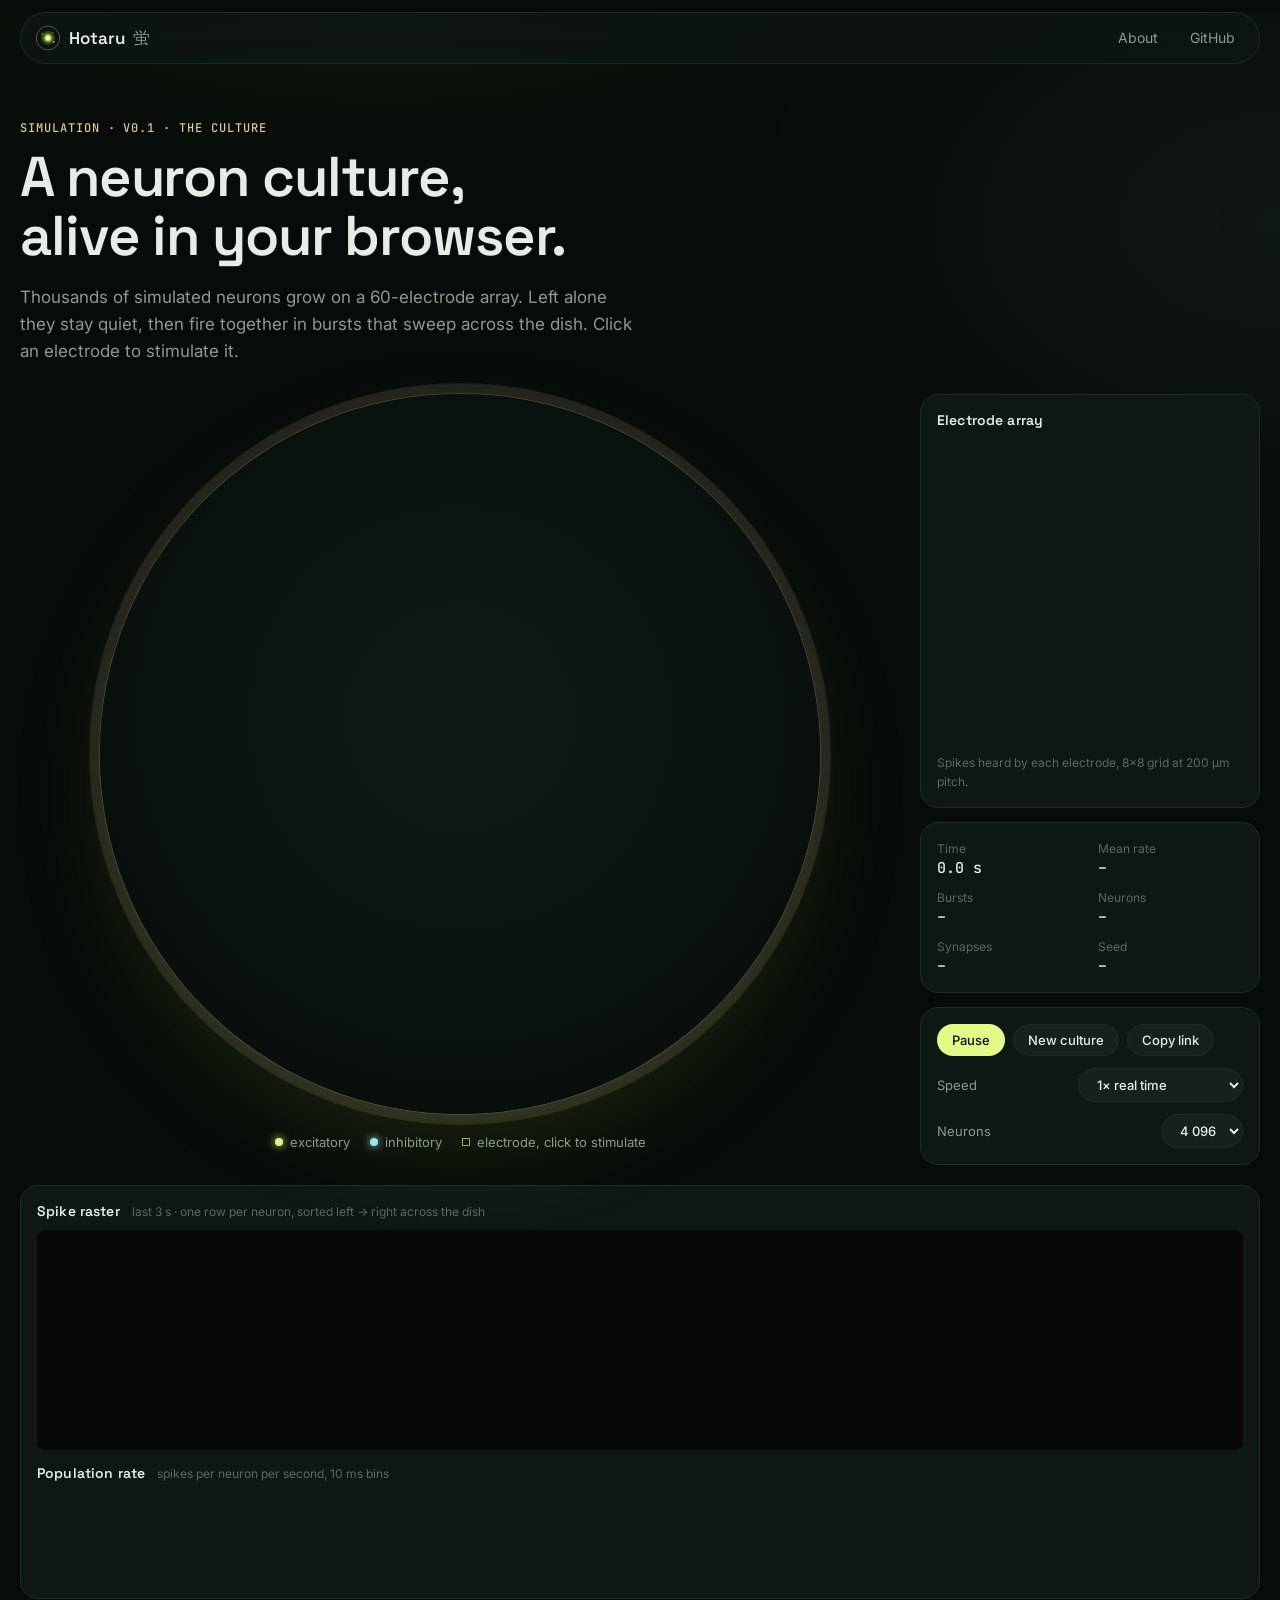
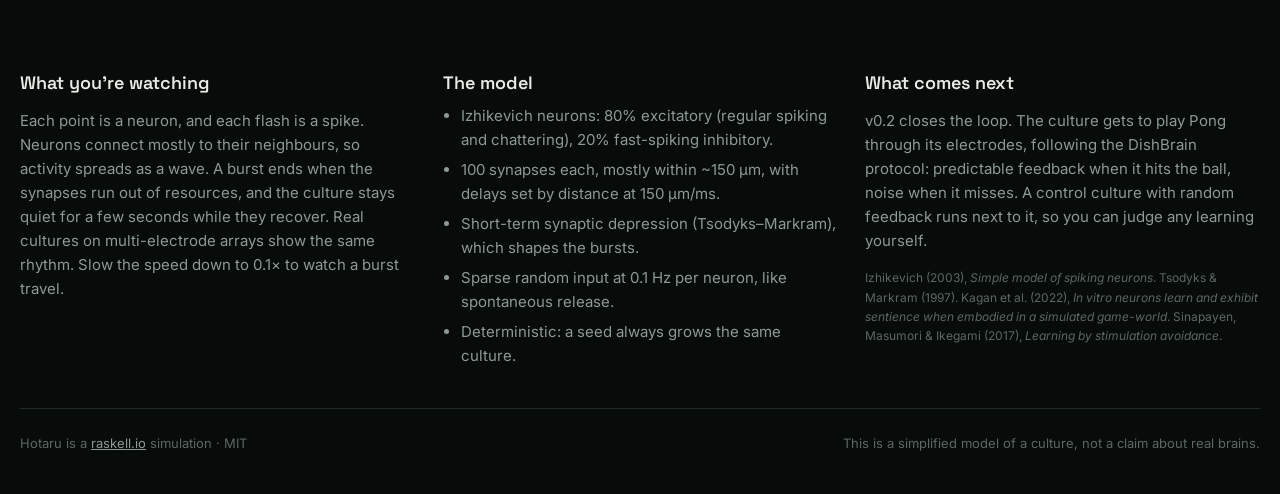
==== web/index.html @ 29621245 "Hotaru 0.1: a simulated neuron culture on a 60-electrode array Izhikevich neurons wired by distance " ====
<!doctype html>
<html lang="en">
<head>
  <meta charset="utf-8">
  <meta name="viewport" content="width=device-width, initial-scale=1">
  <title>Hotaru · a neuron culture in your browser</title>
  <meta name="description" content="Hotaru simulates thousands of spiking neurons growing on a 60-electrode array. Watch network bursts sweep the dish, and stimulate it yourself.">
  <meta name="color-scheme" content="dark">
  <link rel="icon" href="favicon.svg" type="image/svg+xml">
  <link rel="preconnect" href="https://fonts.googleapis.com">
  <link rel="preconnect" href="https://fonts.gstatic.com" crossorigin>
  <link href="https://fonts.googleapis.com/css2?family=Space+Grotesk:wght@500;600;700&family=Inter:wght@400;500;600&family=JetBrains+Mono:wght@400;500&display=swap" rel="stylesheet">
  <link rel="stylesheet" href="style.css">
</head>
<body>
  <nav class="nav">
    <a class="brand" href="#top" aria-label="Hotaru home">
      <img src="favicon.svg" alt="" width="26" height="26">
      <span>Hotaru</span><span class="kanji" lang="ja">蛍</span>
    </a>
    <div class="nav-links">
      <a href="#about">About</a>
      <a href="https://github.com/raskell-io/hotaru">GitHub</a>
    </div>
  </nav>

  <main id="top">
    <header class="intro">
      <p class="eyebrow">Simulation · v0.1 · the culture</p>
      <h1>A neuron culture, alive in your browser.</h1>
      <p class="lede">
        Thousands of simulated neurons grow on a 60-electrode array. Left alone they stay quiet,
        then fire together in bursts that sweep across the dish. Click an electrode to stimulate it.
      </p>
    </header>

    <section class="lab" aria-label="Simulation">
      <div class="dish-wrap">
        <div class="dish" id="dish">
          <canvas id="neurons" aria-label="Neurons in the dish; each flash is a spike"></canvas>
          <canvas id="overlay" aria-hidden="true"></canvas>
          <div class="tip" id="tip" hidden></div>
        </div>
        <p class="legend">
          <span><i class="dot exc"></i>excitatory</span>
          <span><i class="dot inh"></i>inhibitory</span>
          <span><i class="sq"></i>electrode, click to stimulate</span>
        </p>
      </div>

      <aside class="panel">
        <div class="card">
          <h2>Electrode array</h2>
          <canvas id="mea" aria-label="Activity recorded by each of the 60 electrodes"></canvas>
          <p class="note">Spikes heard by each electrode, 8×8 grid at 200 µm pitch.</p>
        </div>

        <div class="card stats" aria-live="off">
          <div><span class="k">Time</span><span class="v" id="s-time">0.0 s</span></div>
          <div><span class="k">Mean rate</span><span class="v" id="s-rate">–</span></div>
          <div><span class="k">Bursts</span><span class="v" id="s-bursts">–</span></div>
          <div><span class="k">Neurons</span><span class="v" id="s-neurons">–</span></div>
          <div><span class="k">Synapses</span><span class="v" id="s-synapses">–</span></div>
          <div><span class="k">Seed</span><span class="v" id="s-seed">–</span></div>
        </div>

        <div class="card controls">
          <div class="row">
            <button id="play" class="btn primary" aria-pressed="true">Pause</button>
            <button id="new" class="btn">New culture</button>
            <button id="share" class="btn" title="Copy a link to this culture">Copy link</button>
          </div>
          <label>Speed
            <select id="speed">
              <option value="0.1">0.1× (watch waves)</option>
              <option value="0.25">¼×</option>
              <option value="0.5">½×</option>
              <option value="1" selected>1× real time</option>
              <option value="2">2×</option>
              <option value="4">4×</option>
            </select>
          </label>
          <label>Neurons
            <select id="size">
              <option value="1024">1 024</option>
              <option value="2048">2 048</option>
              <option value="4096" selected>4 096</option>
              <option value="8192">8 192</option>
            </select>
          </label>
          <p class="note" id="slow" hidden>Your device can't keep up at this speed; running as fast as it can.</p>
        </div>
      </aside>

      <div class="card traces">
        <div class="trace-head">
          <h2>Spike raster</h2>
          <span class="note">last 3 s · one row per neuron, sorted left → right across the dish</span>
        </div>
        <canvas id="raster" aria-label="Spike raster"></canvas>
        <div class="trace-head">
          <h2>Population rate</h2>
          <span class="note">spikes per neuron per second, 10 ms bins</span>
        </div>
        <canvas id="rate" aria-label="Population firing rate"></canvas>
      </div>
    </section>

    <section class="about" id="about">
      <div>
        <h2>What you're watching</h2>
        <p>
          Each point is a neuron, and each flash is a spike. Neurons connect mostly to their neighbours,
          so activity spreads as a wave. A burst ends when the synapses run out of resources, and the
          culture stays quiet for a few seconds while they recover. Real cultures on multi-electrode
          arrays show the same rhythm. Slow the speed down to 0.1× to watch a burst travel.
        </p>
      </div>
      <div>
        <h2>The model</h2>
        <ul>
          <li>Izhikevich neurons: 80% excitatory (regular spiking and chattering), 20% fast-spiking inhibitory.</li>
          <li>100 synapses each, mostly within ~150 µm, with delays set by distance at 150 µm/ms.</li>
          <li>Short-term synaptic depression (Tsodyks–Markram), which shapes the bursts.</li>
          <li>Sparse random input at 0.1 Hz per neuron, like spontaneous release.</li>
          <li>Deterministic: a seed always grows the same culture.</li>
        </ul>
      </div>
      <div>
        <h2>What comes next</h2>
        <p>
          v0.2 closes the loop. The culture gets to play Pong through its electrodes, following the
          DishBrain protocol: predictable feedback when it hits the ball, noise when it misses. A
          control culture with random feedback runs next to it, so you can judge any learning yourself.
        </p>
        <p class="refs">
          Izhikevich (2003), <i>Simple model of spiking neurons</i>. Tsodyks &amp; Markram (1997).
          Kagan et al. (2022), <i>In vitro neurons learn and exhibit sentience when embodied in a simulated
          game-world</i>. Sinapayen, Masumori &amp; Ikegami (2017), <i>Learning by stimulation avoidance</i>.
        </p>
      </div>
    </section>
  </main>

  <footer class="foot">
    <span>Hotaru is a <a href="https://raskell.io">raskell.io</a> simulation · MIT</span>
    <span>This is a simplified model of a culture, not a claim about real brains.</span>
  </footer>

  <script type="module" src="app.js"></script>
</body>
</html>
---- web/style.css ----
:root {
  --bg: #070b09;
  --bg-2: #0d1411;
  --card: #0f1714;
  --line: #1f2b26;
  --text: #e8ece6;
  --muted: #8d9a93;
  --faint: #5c6862;
  --firefly: #e3f98a;
  --ice: #9fe7ff;
  --champagne: #d9c79c;
  --radius: 18px;
  --sans: Inter, system-ui, sans-serif;
  --display: "Space Grotesk", Inter, system-ui, sans-serif;
  --mono: "JetBrains Mono", ui-monospace, monospace;
  color-scheme: dark;
}

* { box-sizing: border-box; }

html { background: var(--bg); }

body {
  margin: 0;
  background:
    radial-gradient(1200px 700px at 30% -10%, rgba(159, 207, 58, 0.07), transparent 60%),
    radial-gradient(900px 600px at 100% 10%, rgba(159, 231, 255, 0.05), transparent 60%),
    var(--bg);
  color: var(--text);
  font: 15px/1.6 var(--sans);
  -webkit-font-smoothing: antialiased;
}

a { color: var(--text); }

.nav {
  position: sticky;
  top: 12px;
  z-index: 10;
  display: flex;
  align-items: center;
  justify-content: space-between;
  gap: 16px;
  width: min(1240px, calc(100% - 32px));
  margin: 12px auto 0;
  padding: 8px 10px 8px 14px;
  border-radius: 999px;
  background: rgba(15, 23, 20, 0.72);
  backdrop-filter: blur(12px);
  border: 1px solid var(--line);
}

.brand {
  display: flex;
  align-items: center;
  gap: 8px;
  font: 600 17px var(--display);
  text-decoration: none;
}

.brand .kanji { color: var(--muted); font-weight: 500; }

.nav-links { display: flex; gap: 4px; }

.nav-links a {
  padding: 6px 14px;
  border-radius: 999px;
  color: var(--muted);
  text-decoration: none;
  font-size: 14px;
}

.nav-links a:hover { color: var(--text); background: rgba(255, 255, 255, 0.05); }

main { width: min(1240px, calc(100% - 32px)); margin: 0 auto; }

.intro { padding: 56px 0 28px; max-width: 760px; }

.eyebrow {
  margin: 0 0 12px;
  color: var(--champagne);
  font: 500 12px var(--mono);
  letter-spacing: 0.08em;
  text-transform: uppercase;
}

h1 {
  margin: 0;
  font: 600 clamp(32px, 5vw, 56px)/1.05 var(--display);
  letter-spacing: -0.02em;
  text-wrap: balance;
}

.lede { margin: 18px 0 0; color: var(--muted); font-size: 17px; max-width: 620px; }

.lab {
  display: grid;
  grid-template-columns: minmax(0, 1fr) 340px;
  gap: 20px;
  align-items: start;
}

.dish-wrap { min-width: 0; }

.dish {
  position: relative;
  width: min(100%, 720px);
  aspect-ratio: 1;
  margin: 0 auto;
  border-radius: 50%;
  background:
    radial-gradient(circle at 50% 45%, #0f1a15 0%, #0a120e 55%, #060a08 100%);
  box-shadow:
    0 0 0 1px rgba(217, 199, 156, 0.18),
    0 0 0 10px rgba(217, 199, 156, 0.03),
    0 0 0 11px rgba(217, 199, 156, 0.1),
    0 40px 120px -30px rgba(159, 207, 58, 0.18);
}

.dish canvas {
  position: absolute;
  inset: 0;
  width: 100%;
  height: 100%;
  border-radius: 50%;
}

#overlay { cursor: default; }

.tip {
  position: absolute;
  padding: 3px 8px;
  border-radius: 6px;
  background: rgba(7, 11, 9, 0.9);
  border: 1px solid var(--line);
  font: 12px var(--mono);
  color: var(--text);
  pointer-events: none;
  transform: translate(-50%, -150%);
  white-space: nowrap;
}

.legend {
  display: flex;
  flex-wrap: wrap;
  justify-content: center;
  gap: 8px 20px;
  margin: 18px 0 0;
  color: var(--muted);
  font-size: 13px;
}

.legend span { display: inline-flex; align-items: center; gap: 7px; }

.dot { width: 8px; height: 8px; border-radius: 50%; display: inline-block; }
.dot.exc { background: var(--firefly); box-shadow: 0 0 8px var(--firefly); }
.dot.inh { background: var(--ice); box-shadow: 0 0 8px var(--ice); }
.sq { width: 8px; height: 8px; display: inline-block; border: 1px solid var(--champagne); opacity: 0.8; }

.panel { display: grid; gap: 14px; }

.card {
  background: var(--card);
  border: 1px solid var(--line);
  border-radius: var(--radius);
  padding: 16px;
}

.card h2 {
  margin: 0 0 10px;
  font: 600 14px var(--display);
  letter-spacing: 0.01em;
}

.note { margin: 8px 0 0; color: var(--faint); font-size: 12px; }

#mea { width: 100%; aspect-ratio: 1; display: block; cursor: pointer; }

.stats { display: grid; grid-template-columns: 1fr 1fr; gap: 10px 16px; }
.stats div { display: flex; flex-direction: column; }
.stats .k { color: var(--faint); font-size: 12px; }
.stats .v { font: 500 15px var(--mono); font-variant-numeric: tabular-nums; }

.controls { display: grid; gap: 12px; }
.controls .row { display: flex; flex-wrap: wrap; gap: 8px; }

.controls label {
  display: flex;
  align-items: center;
  justify-content: space-between;
  gap: 12px;
  color: var(--muted);
  font-size: 13px;
}

select, .btn {
  font: 500 13px var(--sans);
  color: var(--text);
  background: #16211c;
  border: 1px solid var(--line);
  border-radius: 999px;
  padding: 7px 14px;
}

select { padding-right: 10px; }

.btn { cursor: pointer; }
.btn:hover { border-color: #2f3f38; background: #1a2721; }
.btn.primary { background: var(--firefly); color: #0b120e; border-color: transparent; }
.btn.primary:hover { background: #eefca9; }

.traces { grid-column: 1 / -1; }
.trace-head { display: flex; flex-wrap: wrap; align-items: baseline; gap: 4px 12px; }
.trace-head .note { margin: 0; }
.trace-head + canvas { margin-bottom: 14px; }
#raster { width: 100%; height: 220px; display: block; border-radius: 8px; background: #050806; }
#rate { width: 100%; height: 90px; display: block; margin-bottom: 0 !important; }

.about {
  display: grid;
  grid-template-columns: repeat(3, minmax(0, 1fr));
  gap: 28px;
  padding: 72px 0 40px;
}

.about h2 { margin: 0 0 10px; font: 600 18px var(--display); }
.about p, .about li { color: var(--muted); }
.about ul { margin: 0; padding-left: 18px; }
.about li + li { margin-top: 6px; }
.refs { font-size: 12px; color: var(--faint) !important; }

.foot {
  display: flex;
  flex-wrap: wrap;
  justify-content: space-between;
  gap: 8px 24px;
  width: min(1240px, calc(100% - 32px));
  margin: 0 auto;
  padding: 24px 0 40px;
  border-top: 1px solid var(--line);
  color: var(--faint);
  font-size: 13px;
}

.foot a { color: var(--muted); }

@media (max-width: 980px) {
  .lab { grid-template-columns: minmax(0, 1fr); }
  .panel { grid-template-columns: repeat(auto-fit, minmax(260px, 1fr)); }
  .about { grid-template-columns: minmax(0, 1fr); gap: 20px; padding-top: 48px; }
}

@media (max-width: 520px) {
  .intro { padding-top: 36px; }
  .nav-links a { padding: 6px 10px; }
  #raster { height: 160px; }
}
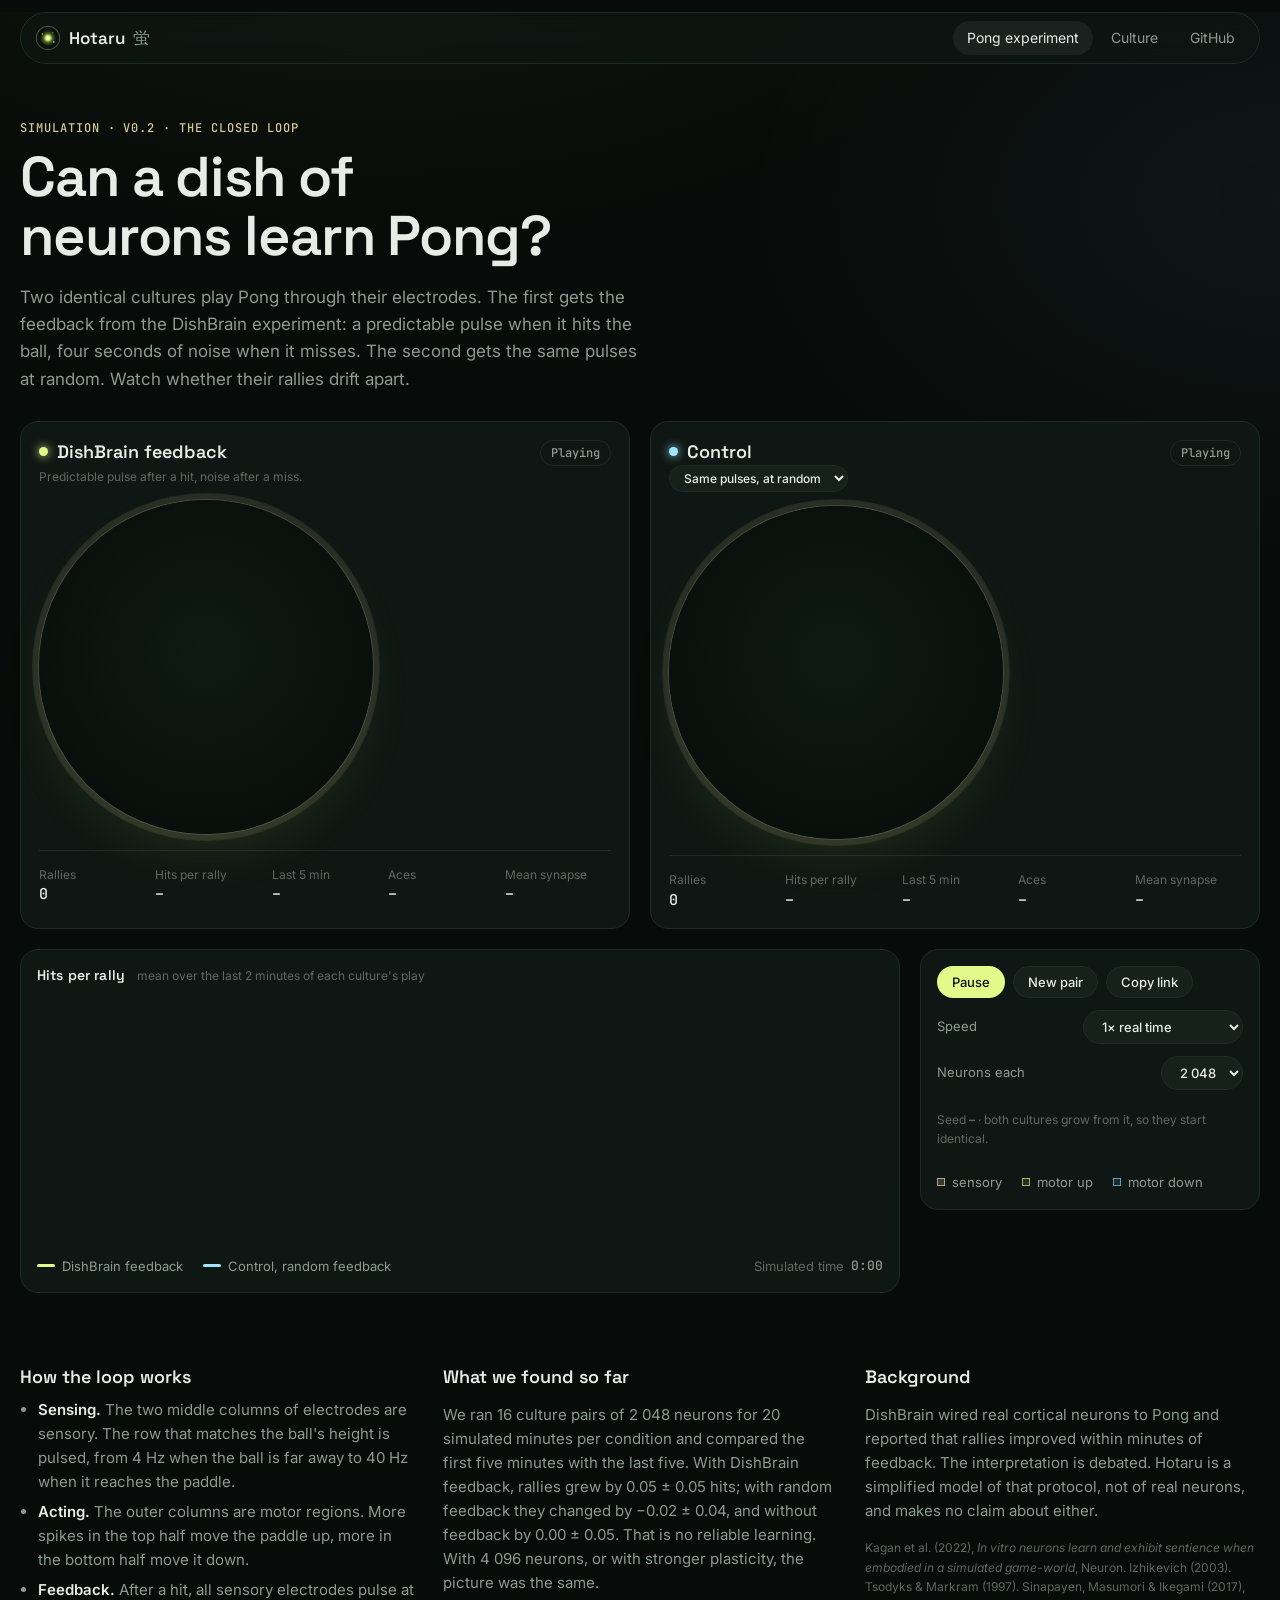
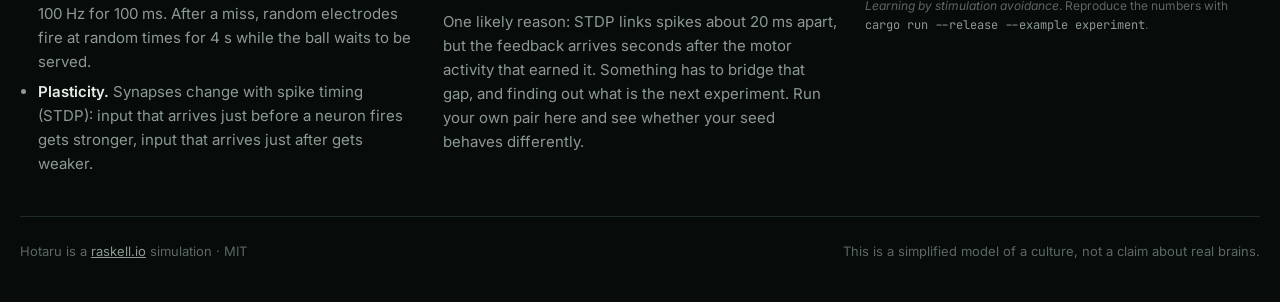
==== commit f5716315: "Hotaru 0.2: the closed loop Two identical cultures play single-paddle Pong through the electrode arr" ====
--- a/web/index.html
+++ b/web/index.html
@@ -3,8 +3,8 @@
 <head>
   <meta charset="utf-8">
   <meta name="viewport" content="width=device-width, initial-scale=1">
-  <title>Hotaru · a neuron culture in your browser</title>
-  <meta name="description" content="Hotaru simulates thousands of spiking neurons growing on a 60-electrode array. Watch network bursts sweep the dish, and stimulate it yourself.">
+  <title>Hotaru · can a dish of neurons learn Pong?</title>
+  <meta name="description" content="Two identical simulated neuron cultures play Pong through a 60-electrode array. One gets DishBrain's feedback, the other gets the same pulses at random. Watch whether their rallies diverge.">
   <meta name="color-scheme" content="dark">
   <link rel="icon" href="favicon.svg" type="image/svg+xml">
   <link rel="preconnect" href="https://fonts.googleapis.com">
@@ -14,129 +14,166 @@
 </head>
 <body>
   <nav class="nav">
-    <a class="brand" href="#top" aria-label="Hotaru home">
+    <a class="brand" href="./" aria-label="Hotaru home">
       <img src="favicon.svg" alt="" width="26" height="26">
       <span>Hotaru</span><span class="kanji" lang="ja">蛍</span>
     </a>
     <div class="nav-links">
-      <a href="#about">About</a>
+      <a href="./" aria-current="page">Pong<span class="wide"> experiment</span></a>
+      <a href="culture.html">Culture</a>
       <a href="https://github.com/raskell-io/hotaru">GitHub</a>
     </div>
   </nav>
 
   <main id="top">
     <header class="intro">
-      <p class="eyebrow">Simulation · v0.1 · the culture</p>
-      <h1>A neuron culture, alive in your browser.</h1>
+      <p class="eyebrow">Simulation · v0.2 · the closed loop</p>
+      <h1>Can a dish of neurons learn Pong?</h1>
       <p class="lede">
-        Thousands of simulated neurons grow on a 60-electrode array. Left alone they stay quiet,
-        then fire together in bursts that sweep across the dish. Click an electrode to stimulate it.
+        Two identical cultures play Pong through their electrodes. The first gets the feedback from
+        the DishBrain experiment: a predictable pulse when it hits the ball, four seconds of noise when
+        it misses. The second gets the same pulses at random. Watch whether their rallies drift apart.
       </p>
     </header>
 
-    <section class="lab" aria-label="Simulation">
-      <div class="dish-wrap">
-        <div class="dish" id="dish">
-          <canvas id="neurons" aria-label="Neurons in the dish; each flash is a spike"></canvas>
-          <canvas id="overlay" aria-hidden="true"></canvas>
-          <div class="tip" id="tip" hidden></div>
+    <section class="arena" aria-label="The two cultures">
+      <article class="player" id="p-feedback" data-tone="firefly">
+        <header class="player-head">
+          <div>
+            <h2>DishBrain feedback</h2>
+            <p class="note">Predictable pulse after a hit, noise after a miss.</p>
+          </div>
+          <span class="chip" data-role="chip">Playing</span>
+        </header>
+        <div class="stage">
+          <div class="dish small" data-role="dish">
+            <canvas data-role="neurons" aria-label="Neurons of the feedback culture"></canvas>
+            <canvas data-role="overlay" aria-hidden="true"></canvas>
+          </div>
+          <canvas class="pong" data-role="pong" aria-label="Pong played by the feedback culture"></canvas>
         </div>
-        <p class="legend">
-          <span><i class="dot exc"></i>excitatory</span>
-          <span><i class="dot inh"></i>inhibitory</span>
-          <span><i class="sq"></i>electrode, click to stimulate</span>
+        <dl class="stats">
+          <div><dt>Rallies</dt><dd data-stat="rallies">0</dd></div>
+          <div><dt>Hits per rally</dt><dd data-stat="mean">–</dd></div>
+          <div><dt>Last 5 min</dt><dd data-stat="recent">–</dd></div>
+          <div><dt>Aces</dt><dd data-stat="aces">–</dd></div>
+          <div><dt>Mean synapse</dt><dd data-stat="weight">–</dd></div>
+        </dl>
+      </article>
+
+      <article class="player" id="p-control" data-tone="ice">
+        <header class="player-head">
+          <div>
+            <h2>Control</h2>
+            <label class="note control-pick">
+              <select id="control" aria-label="Control condition">
+                <option value="random" selected>Same pulses, at random</option>
+                <option value="silent">No feedback at all</option>
+              </select>
+            </label>
+          </div>
+          <span class="chip" data-role="chip">Playing</span>
+        </header>
+        <div class="stage">
+          <div class="dish small" data-role="dish">
+            <canvas data-role="neurons" aria-label="Neurons of the control culture"></canvas>
+            <canvas data-role="overlay" aria-hidden="true"></canvas>
+          </div>
+          <canvas class="pong" data-role="pong" aria-label="Pong played by the control culture"></canvas>
+        </div>
+        <dl class="stats">
+          <div><dt>Rallies</dt><dd data-stat="rallies">0</dd></div>
+          <div><dt>Hits per rally</dt><dd data-stat="mean">–</dd></div>
+          <div><dt>Last 5 min</dt><dd data-stat="recent">–</dd></div>
+          <div><dt>Aces</dt><dd data-stat="aces">–</dd></div>
+          <div><dt>Mean synapse</dt><dd data-stat="weight">–</dd></div>
+        </dl>
+      </article>
+    </section>
+
+    <section class="lower">
+      <div class="card chart-card">
+        <div class="trace-head">
+          <h2>Hits per rally</h2>
+          <span class="note">mean over the last 2 minutes of each culture's play</span>
+        </div>
+        <canvas id="chart" aria-label="Hits per rally over time for both cultures"></canvas>
+        <p class="legend left">
+          <span><i class="line firefly"></i>DishBrain feedback</span>
+          <span><i class="line ice"></i><span id="legend-control">Control, random feedback</span></span>
+          <span class="muted">Simulated time <b id="s-time">0:00</b></span>
         </p>
       </div>
 
-      <aside class="panel">
-        <div class="card">
-          <h2>Electrode array</h2>
-          <canvas id="mea" aria-label="Activity recorded by each of the 60 electrodes"></canvas>
-          <p class="note">Spikes heard by each electrode, 8×8 grid at 200 µm pitch.</p>
+      <div class="card controls">
+        <div class="row">
+          <button id="play" class="btn primary" aria-pressed="true">Pause</button>
+          <button id="new" class="btn">New pair</button>
+          <button id="share" class="btn" title="Copy a link to this pair">Copy link</button>
         </div>
-
-        <div class="card stats" aria-live="off">
-          <div><span class="k">Time</span><span class="v" id="s-time">0.0 s</span></div>
-          <div><span class="k">Mean rate</span><span class="v" id="s-rate">–</span></div>
-          <div><span class="k">Bursts</span><span class="v" id="s-bursts">–</span></div>
-          <div><span class="k">Neurons</span><span class="v" id="s-neurons">–</span></div>
-          <div><span class="k">Synapses</span><span class="v" id="s-synapses">–</span></div>
-          <div><span class="k">Seed</span><span class="v" id="s-seed">–</span></div>
-        </div>
-
-        <div class="card controls">
-          <div class="row">
-            <button id="play" class="btn primary" aria-pressed="true">Pause</button>
-            <button id="new" class="btn">New culture</button>
-            <button id="share" class="btn" title="Copy a link to this culture">Copy link</button>
-          </div>
-          <label>Speed
-            <select id="speed">
-              <option value="0.1">0.1× (watch waves)</option>
-              <option value="0.25">¼×</option>
-              <option value="0.5">½×</option>
-              <option value="1" selected>1× real time</option>
-              <option value="2">2×</option>
-              <option value="4">4×</option>
-            </select>
-          </label>
-          <label>Neurons
-            <select id="size">
-              <option value="1024">1 024</option>
-              <option value="2048">2 048</option>
-              <option value="4096" selected>4 096</option>
-              <option value="8192">8 192</option>
-            </select>
-          </label>
-          <p class="note" id="slow" hidden>Your device can't keep up at this speed; running as fast as it can.</p>
-        </div>
-      </aside>
-
-      <div class="card traces">
-        <div class="trace-head">
-          <h2>Spike raster</h2>
-          <span class="note">last 3 s · one row per neuron, sorted left → right across the dish</span>
-        </div>
-        <canvas id="raster" aria-label="Spike raster"></canvas>
-        <div class="trace-head">
-          <h2>Population rate</h2>
-          <span class="note">spikes per neuron per second, 10 ms bins</span>
-        </div>
-        <canvas id="rate" aria-label="Population firing rate"></canvas>
+        <label>Speed
+          <select id="speed">
+            <option value="1" selected>1× real time</option>
+            <option value="2">2×</option>
+            <option value="5">5×</option>
+            <option value="10">10×</option>
+            <option value="1000">As fast as possible</option>
+          </select>
+        </label>
+        <label>Neurons each
+          <select id="size">
+            <option value="1024">1 024</option>
+            <option value="2048" selected>2 048</option>
+            <option value="4096">4 096</option>
+          </select>
+        </label>
+        <p class="note">Seed <b id="s-seed">–</b> · both cultures grow from it, so they start identical.</p>
+        <p class="note" id="slow" hidden>Your device can't keep up at this speed; running as fast as it can.</p>
+        <p class="legend left roles">
+          <span><i class="sq sensory"></i>sensory</span>
+          <span><i class="sq up"></i>motor up</span>
+          <span><i class="sq down"></i>motor down</span>
+        </p>
       </div>
     </section>
 
     <section class="about" id="about">
       <div>
-        <h2>What you're watching</h2>
+        <h2>How the loop works</h2>
+        <ul>
+          <li><b>Sensing.</b> The two middle columns of electrodes are sensory. The row that matches the ball's height is pulsed, from 4 Hz when the ball is far away to 40 Hz when it reaches the paddle.</li>
+          <li><b>Acting.</b> The outer columns are motor regions. More spikes in the top half move the paddle up, more in the bottom half move it down.</li>
+          <li><b>Feedback.</b> After a hit, all sensory electrodes pulse at 100 Hz for 100 ms. After a miss, random electrodes fire at random times for 4 s while the ball waits to be served.</li>
+          <li><b>Plasticity.</b> Synapses change with spike timing (STDP): input that arrives just before a neuron fires gets stronger, input that arrives just after gets weaker.</li>
+        </ul>
+      </div>
+      <div>
+        <h2>What we found so far</h2>
         <p>
-          Each point is a neuron, and each flash is a spike. Neurons connect mostly to their neighbours,
-          so activity spreads as a wave. A burst ends when the synapses run out of resources, and the
-          culture stays quiet for a few seconds while they recover. Real cultures on multi-electrode
-          arrays show the same rhythm. Slow the speed down to 0.1× to watch a burst travel.
+          We ran 16 culture pairs of 2 048 neurons for 20 simulated minutes per condition and compared
+          the first five minutes with the last five. With DishBrain feedback, rallies grew by
+          0.05 ± 0.05 hits; with random feedback they changed by −0.02 ± 0.04, and without feedback by
+          0.00 ± 0.05. That is no reliable learning. With 4 096 neurons, or with stronger plasticity,
+          the picture was the same.
+        </p>
+        <p>
+          One likely reason: STDP links spikes about 20 ms apart, but the feedback arrives seconds after
+          the motor activity that earned it. Something has to bridge that gap, and finding out what is
+          the next experiment. Run your own pair here and see whether your seed behaves differently.
         </p>
       </div>
       <div>
-        <h2>The model</h2>
-        <ul>
-          <li>Izhikevich neurons: 80% excitatory (regular spiking and chattering), 20% fast-spiking inhibitory.</li>
-          <li>100 synapses each, mostly within ~150 µm, with delays set by distance at 150 µm/ms.</li>
-          <li>Short-term synaptic depression (Tsodyks–Markram), which shapes the bursts.</li>
-          <li>Sparse random input at 0.1 Hz per neuron, like spontaneous release.</li>
-          <li>Deterministic: a seed always grows the same culture.</li>
-        </ul>
-      </div>
-      <div>
-        <h2>What comes next</h2>
+        <h2>Background</h2>
         <p>
-          v0.2 closes the loop. The culture gets to play Pong through its electrodes, following the
-          DishBrain protocol: predictable feedback when it hits the ball, noise when it misses. A
-          control culture with random feedback runs next to it, so you can judge any learning yourself.
+          DishBrain wired real cortical neurons to Pong and reported that rallies improved within
+          minutes of feedback. The interpretation is debated. Hotaru is a simplified model of that
+          protocol, not of real neurons, and makes no claim about either.
         </p>
         <p class="refs">
-          Izhikevich (2003), <i>Simple model of spiking neurons</i>. Tsodyks &amp; Markram (1997).
           Kagan et al. (2022), <i>In vitro neurons learn and exhibit sentience when embodied in a simulated
-          game-world</i>. Sinapayen, Masumori &amp; Ikegami (2017), <i>Learning by stimulation avoidance</i>.
+          game-world</i>, Neuron. Izhikevich (2003). Tsodyks &amp; Markram (1997). Sinapayen, Masumori &amp;
+          Ikegami (2017), <i>Learning by stimulation avoidance</i>. Reproduce the numbers with
+          <code>cargo run --release --example experiment</code>.
         </p>
       </div>
     </section>
--- a/web/style.css
+++ b/web/style.css
@@ -255,3 +255,139 @@
   .nav-links a { padding: 6px 10px; }
   #raster { height: 160px; }
 }
+
+/* --- navigation state ------------------------------------------------------ */
+
+.nav-links a[aria-current="page"] { color: var(--text); background: rgba(255, 255, 255, 0.06); }
+
+/* --- the Pong experiment ------------------------------------------------------ */
+
+.arena {
+  display: grid;
+  grid-template-columns: repeat(2, minmax(0, 1fr));
+  gap: 20px;
+}
+
+.player {
+  background: var(--card);
+  border: 1px solid var(--line);
+  border-radius: var(--radius);
+  padding: 18px;
+  min-width: 0;
+}
+
+.player-head {
+  display: flex;
+  align-items: flex-start;
+  justify-content: space-between;
+  gap: 12px;
+  margin-bottom: 14px;
+}
+
+.player-head h2 { margin: 0; font: 600 18px var(--display); }
+.player-head .note { margin-top: 4px; }
+.player[data-tone="firefly"] h2::before,
+.player[data-tone="ice"] h2::before {
+  content: "";
+  display: inline-block;
+  width: 9px;
+  height: 9px;
+  margin-right: 9px;
+  border-radius: 50%;
+  vertical-align: 2px;
+}
+.player[data-tone="firefly"] h2::before { background: var(--firefly); box-shadow: 0 0 10px var(--firefly); }
+.player[data-tone="ice"] h2::before { background: var(--ice); box-shadow: 0 0 10px var(--ice); }
+
+.control-pick select { margin-top: 2px; padding: 4px 10px; font-size: 12px; }
+
+.chip {
+  flex: none;
+  padding: 4px 10px;
+  border-radius: 999px;
+  border: 1px solid var(--line);
+  color: var(--muted);
+  font: 500 12px var(--mono);
+  white-space: nowrap;
+}
+.chip[data-state="predictable"] { color: #0b120e; background: var(--champagne); border-color: transparent; }
+.chip[data-state="unpredictable"] { color: #ffd9d4; background: rgba(255, 120, 110, 0.18); border-color: rgba(255, 120, 110, 0.4); }
+
+.stage {
+  display: grid;
+  grid-template-columns: minmax(0, 3fr) minmax(0, 2fr);
+  gap: 16px;
+  align-items: center;
+}
+
+.dish.small {
+  width: 100%;
+  box-shadow:
+    0 0 0 1px rgba(217, 199, 156, 0.18),
+    0 0 0 6px rgba(217, 199, 156, 0.03),
+    0 0 0 7px rgba(217, 199, 156, 0.1),
+    0 24px 60px -24px rgba(159, 207, 58, 0.18);
+  transition: box-shadow 0.25s ease;
+}
+.dish.small[data-state="predictable"] {
+  box-shadow: 0 0 0 1px rgba(217, 199, 156, 0.7), 0 0 0 7px rgba(217, 199, 156, 0.25), 0 0 40px rgba(217, 199, 156, 0.35);
+}
+.dish.small[data-state="unpredictable"] {
+  box-shadow: 0 0 0 1px rgba(255, 120, 110, 0.5), 0 0 0 7px rgba(255, 120, 110, 0.12), 0 0 40px rgba(255, 120, 110, 0.2);
+}
+
+.pong { width: 100%; aspect-ratio: 1; display: block; border-radius: 10px; }
+
+.stats.stats {
+  display: grid;
+  grid-template-columns: repeat(5, minmax(0, 1fr));
+  gap: 10px;
+  margin: 16px 0 0;
+  padding-top: 14px;
+  border-top: 1px solid var(--line);
+}
+.player .stats div { display: flex; flex-direction: column; min-width: 0; }
+.player .stats dt { color: var(--faint); font-size: 12px; }
+.player .stats dd { margin: 0; font: 500 15px var(--mono); font-variant-numeric: tabular-nums; overflow-wrap: anywhere; }
+
+.lower {
+  display: grid;
+  grid-template-columns: minmax(0, 1fr) 340px;
+  gap: 20px;
+  margin-top: 20px;
+  align-items: start;
+}
+
+#chart { width: 100%; height: 240px; display: block; margin-top: 8px; }
+
+.legend.left { justify-content: flex-start; margin-top: 12px; }
+.legend .muted { color: var(--faint); margin-left: auto; }
+.legend .muted b { color: var(--muted); font: 500 13px var(--mono); }
+.line { width: 18px; height: 3px; border-radius: 2px; display: inline-block; }
+.line.firefly { background: var(--firefly); }
+.line.ice { background: var(--ice); }
+.sq.sensory { border-color: var(--champagne); background: rgba(217, 199, 156, 0.25); }
+.sq.up { border-color: rgb(190, 225, 120); background: rgba(190, 225, 120, 0.15); }
+.sq.down { border-color: rgb(120, 190, 225); background: rgba(120, 190, 225, 0.15); }
+.roles { margin-top: 2px; }
+
+.about code { font: 12px var(--mono); color: var(--muted); }
+.about li b { color: var(--text); font-weight: 600; }
+
+@media (max-width: 1100px) {
+  .arena { grid-template-columns: minmax(0, 1fr); }
+  .lower { grid-template-columns: minmax(0, 1fr); }
+}
+
+@media (max-width: 560px) {
+  .stage { grid-template-columns: minmax(0, 1fr); }
+  .pong { max-width: 320px; margin: 0 auto; }
+  .stats.stats { grid-template-columns: repeat(3, minmax(0, 1fr)); }
+}
+
+.nav-links a { white-space: nowrap; }
+
+@media (max-width: 520px) {
+  .nav .kanji, .nav .wide { display: none; }
+  .nav { padding-left: 10px; }
+}
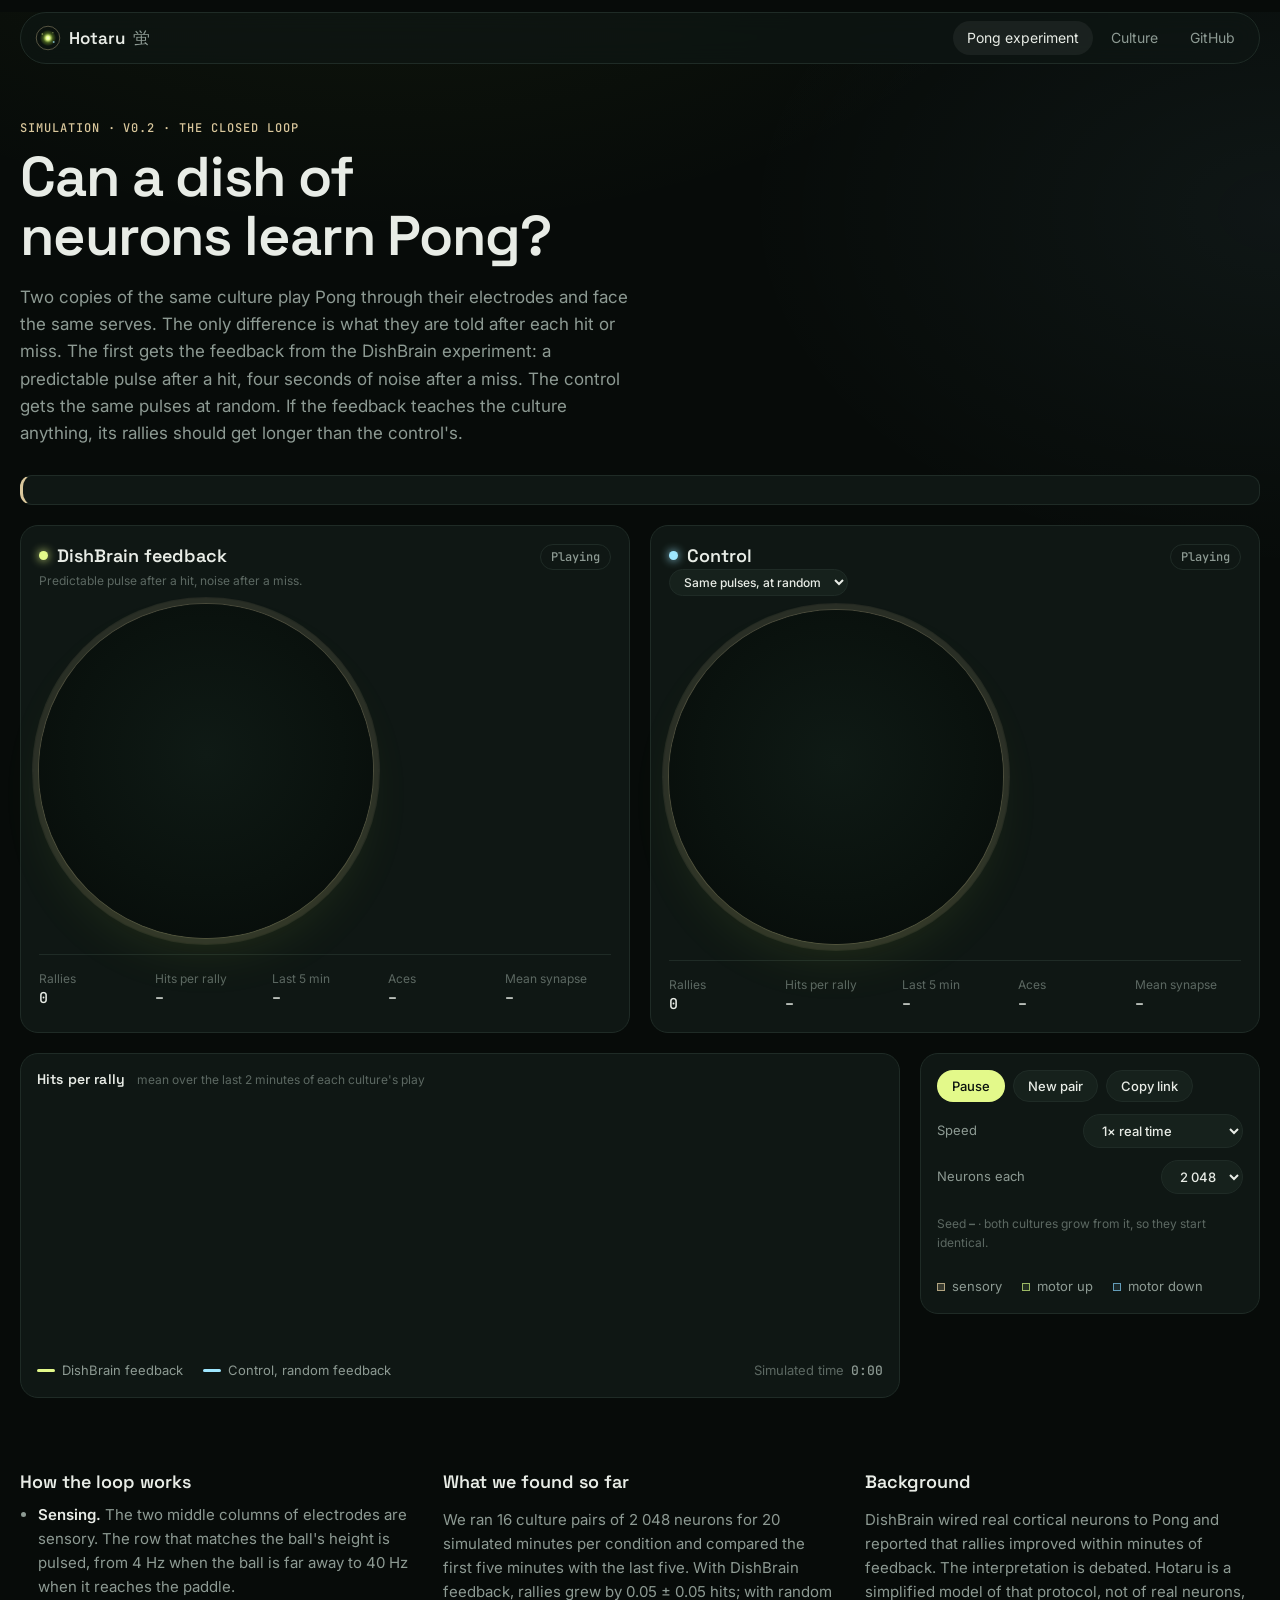
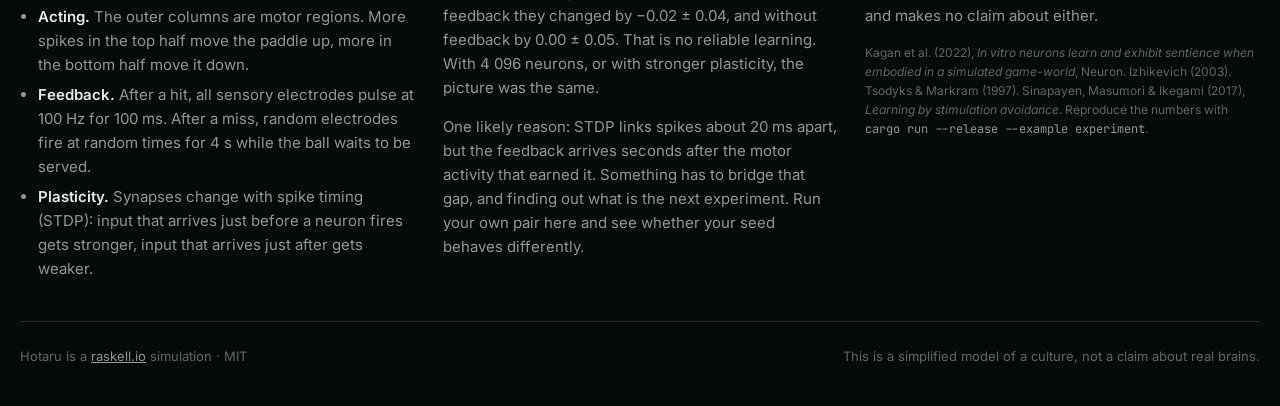
==== commit b486fe29: "Pong page: a live verdict says whether the two cultures differ yet" ====
--- a/web/index.html
+++ b/web/index.html
@@ -30,11 +30,15 @@
       <p class="eyebrow">Simulation · v0.2 · the closed loop</p>
       <h1>Can a dish of neurons learn Pong?</h1>
       <p class="lede">
-        Two identical cultures play Pong through their electrodes. The first gets the feedback from
-        the DishBrain experiment: a predictable pulse when it hits the ball, four seconds of noise when
-        it misses. The second gets the same pulses at random. Watch whether their rallies drift apart.
+        Two copies of the same culture play Pong through their electrodes and face the same serves.
+        The only difference is what they are told after each hit or miss. The first gets the feedback
+        from the DishBrain experiment: a predictable pulse after a hit, four seconds of noise after a
+        miss. The control gets the same pulses at random. If the feedback teaches the culture anything,
+        its rallies should get longer than the control's.
       </p>
     </header>
+
+    <p class="verdict" id="verdict" data-state="same" aria-live="polite"></p>
 
     <section class="arena" aria-label="The two cultures">
       <article class="player" id="p-feedback" data-tone="firefly">
--- a/web/style.css
+++ b/web/style.css
@@ -262,6 +262,22 @@
 
 /* --- the Pong experiment ------------------------------------------------------ */
 
+.verdict {
+  margin: 0 0 20px;
+  padding: 14px 18px;
+  background: var(--card);
+  border: 1px solid var(--line);
+  border-left: 3px solid var(--champagne);
+  border-radius: 12px;
+  color: var(--muted);
+  font-size: 15px;
+}
+.verdict b { color: var(--text); font-weight: 600; }
+.verdict .firefly { color: var(--firefly); }
+.verdict .ice { color: var(--ice); }
+.verdict[data-state="split"] { border-left-color: var(--ice); }
+.verdict[data-state="ahead"] { border-left-color: var(--firefly); }
+
 .arena {
   display: grid;
   grid-template-columns: repeat(2, minmax(0, 1fr));
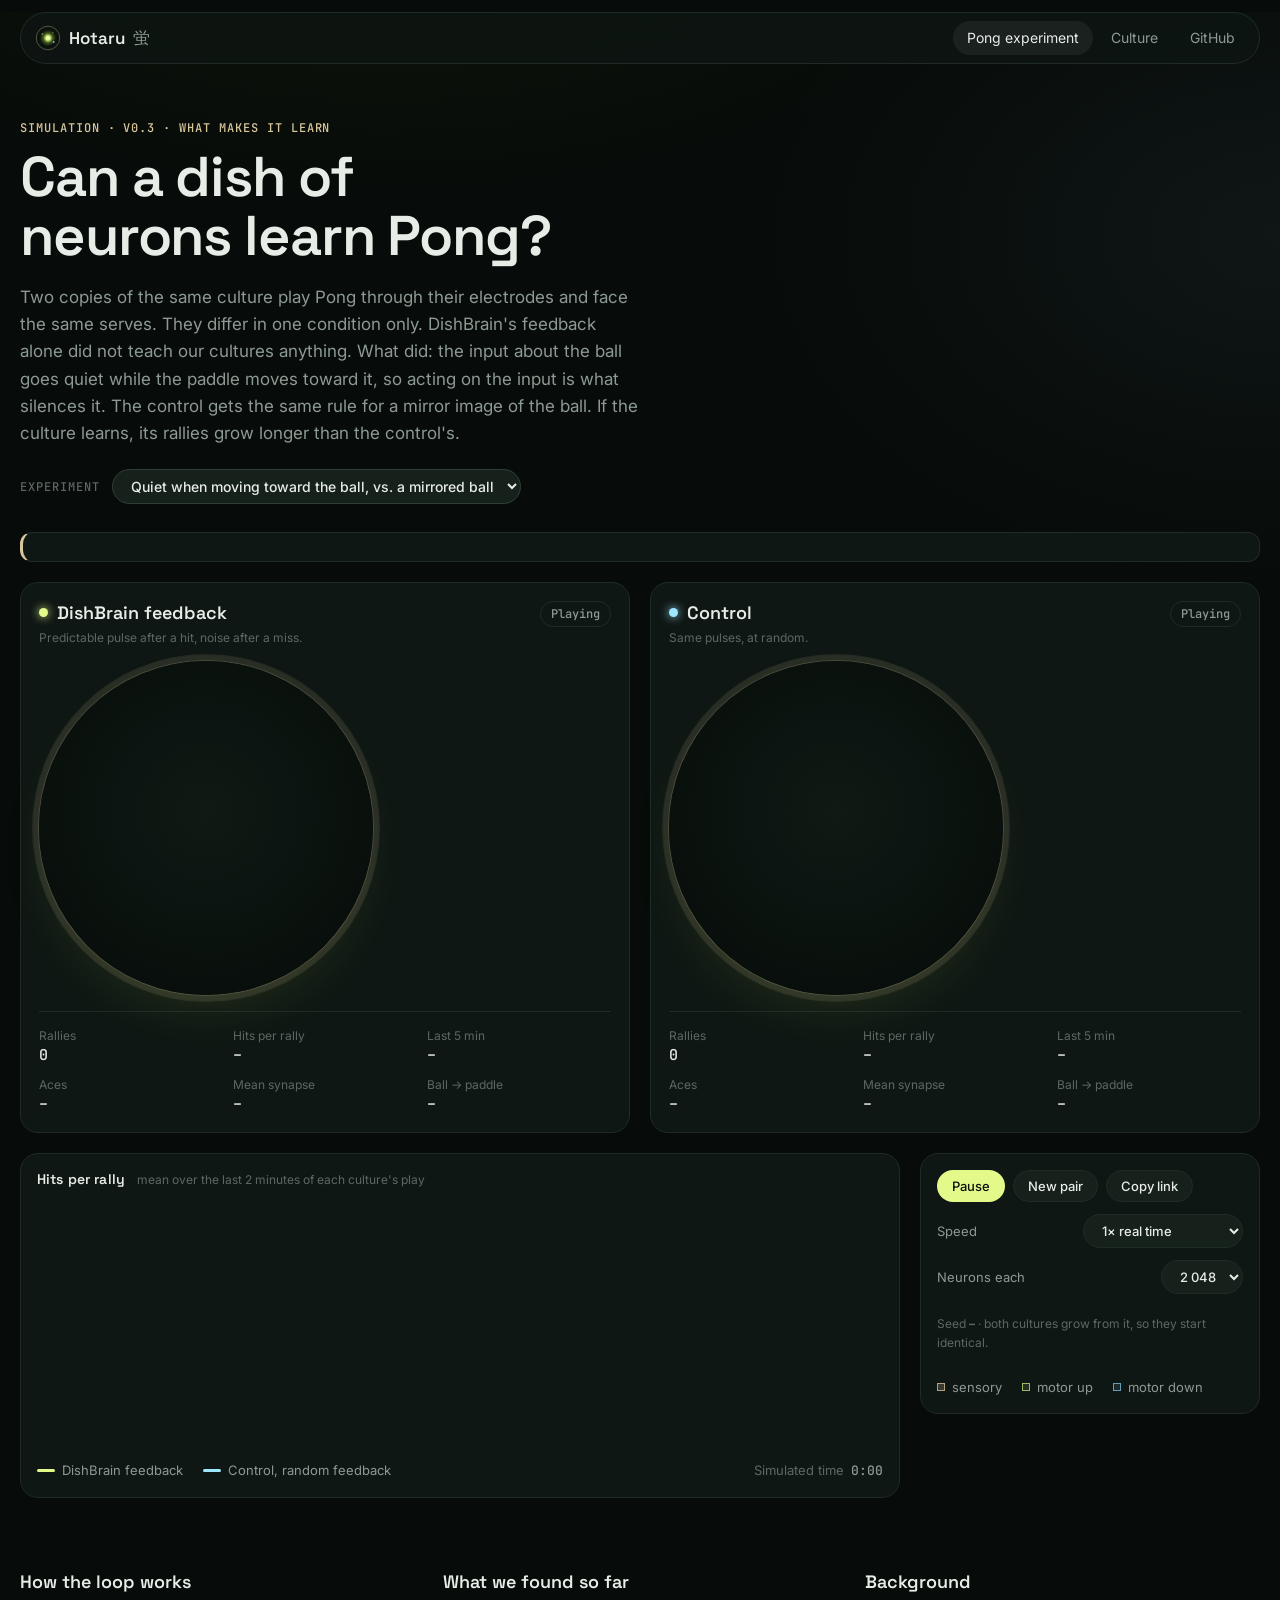
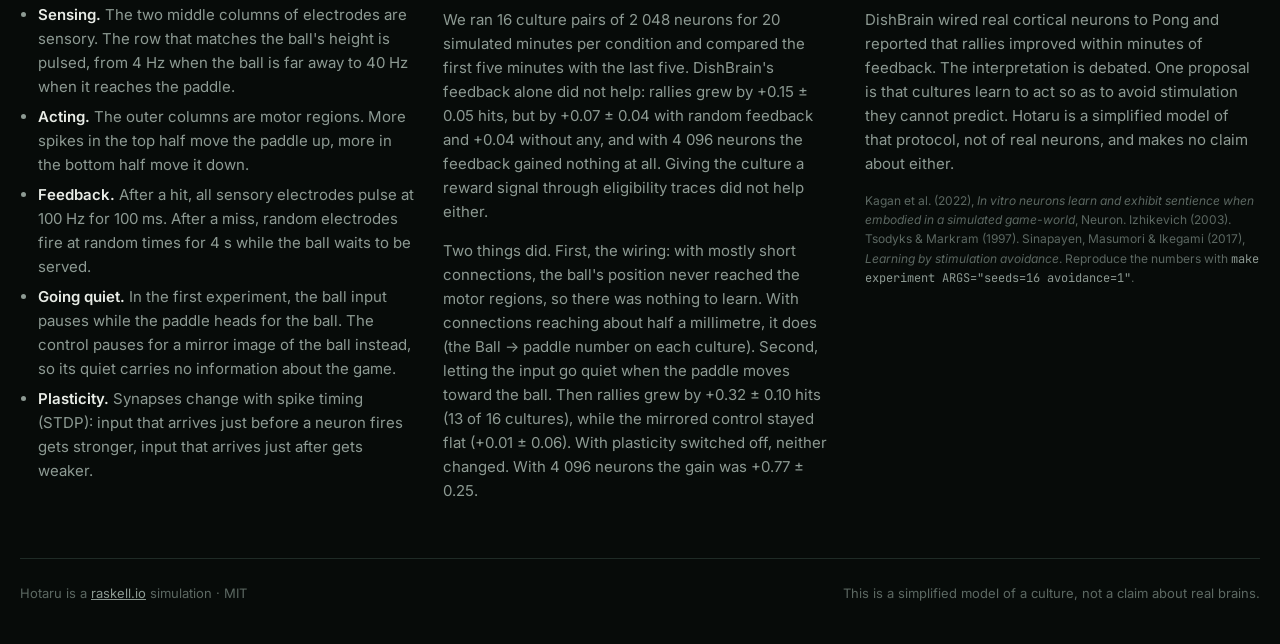
==== commit 6e6d1ecf: "v0.3: what makes it learn Balanced motor readout, longer wiring so the ball reaches the motor region" ====
--- a/web/index.html
+++ b/web/index.html
@@ -4,7 +4,7 @@
   <meta charset="utf-8">
   <meta name="viewport" content="width=device-width, initial-scale=1">
   <title>Hotaru · can a dish of neurons learn Pong?</title>
-  <meta name="description" content="Two identical simulated neuron cultures play Pong through a 60-electrode array. One gets DishBrain's feedback, the other gets the same pulses at random. Watch whether their rallies diverge.">
+  <meta name="description" content="Two identical simulated neuron cultures play Pong through a 60-electrode array, one with a learning condition and one with a control. Watch whether their rallies diverge.">
   <meta name="color-scheme" content="dark">
   <link rel="icon" href="favicon.svg" type="image/svg+xml">
   <link rel="preconnect" href="https://fonts.googleapis.com">
@@ -27,15 +27,22 @@
 
   <main id="top">
     <header class="intro">
-      <p class="eyebrow">Simulation · v0.2 · the closed loop</p>
+      <p class="eyebrow">Simulation · v0.3 · what makes it learn</p>
       <h1>Can a dish of neurons learn Pong?</h1>
       <p class="lede">
         Two copies of the same culture play Pong through their electrodes and face the same serves.
-        The only difference is what they are told after each hit or miss. The first gets the feedback
-        from the DishBrain experiment: a predictable pulse after a hit, four seconds of noise after a
-        miss. The control gets the same pulses at random. If the feedback teaches the culture anything,
-        its rallies should get longer than the control's.
+        They differ in one condition only. DishBrain's feedback alone did not teach our cultures
+        anything. What did: the input about the ball goes quiet while the paddle moves toward it, so
+        acting on the input is what silences it. The control gets the same rule for a mirror image of
+        the ball. If the culture learns, its rallies grow longer than the control's.
       </p>
+      <label class="experiment-pick">Experiment
+        <select id="experiment">
+          <option value="avoid" selected>Quiet when moving toward the ball, vs. a mirrored ball</option>
+          <option value="random">DishBrain feedback, vs. the same pulses at random</option>
+          <option value="silent">DishBrain feedback, vs. no feedback</option>
+        </select>
+      </label>
     </header>
 
     <p class="verdict" id="verdict" data-state="same" aria-live="polite"></p>
@@ -44,8 +51,8 @@
       <article class="player" id="p-feedback" data-tone="firefly">
         <header class="player-head">
           <div>
-            <h2>DishBrain feedback</h2>
-            <p class="note">Predictable pulse after a hit, noise after a miss.</p>
+            <h2 data-role="title">DishBrain feedback</h2>
+            <p class="note" data-role="note">Predictable pulse after a hit, noise after a miss.</p>
           </div>
           <span class="chip" data-role="chip">Playing</span>
         </header>
@@ -62,19 +69,15 @@
           <div><dt>Last 5 min</dt><dd data-stat="recent">–</dd></div>
           <div><dt>Aces</dt><dd data-stat="aces">–</dd></div>
           <div><dt>Mean synapse</dt><dd data-stat="weight">–</dd></div>
+          <div title="How much the paddle follows the ball: the correlation of the ball's height with the motor drive. Near 0, the ball does not reach the motor regions."><dt>Ball → paddle</dt><dd data-stat="coupling">–</dd></div>
         </dl>
       </article>
 
       <article class="player" id="p-control" data-tone="ice">
         <header class="player-head">
           <div>
-            <h2>Control</h2>
-            <label class="note control-pick">
-              <select id="control" aria-label="Control condition">
-                <option value="random" selected>Same pulses, at random</option>
-                <option value="silent">No feedback at all</option>
-              </select>
-            </label>
+            <h2 data-role="title">Control</h2>
+            <p class="note" data-role="note">Same pulses, at random.</p>
           </div>
           <span class="chip" data-role="chip">Playing</span>
         </header>
@@ -91,6 +94,7 @@
           <div><dt>Last 5 min</dt><dd data-stat="recent">–</dd></div>
           <div><dt>Aces</dt><dd data-stat="aces">–</dd></div>
           <div><dt>Mean synapse</dt><dd data-stat="weight">–</dd></div>
+          <div title="How much the paddle follows the ball: the correlation of the ball's height with the motor drive. Near 0, the ball does not reach the motor regions."><dt>Ball → paddle</dt><dd data-stat="coupling">–</dd></div>
         </dl>
       </article>
     </section>
@@ -103,7 +107,7 @@
         </div>
         <canvas id="chart" aria-label="Hits per rally over time for both cultures"></canvas>
         <p class="legend left">
-          <span><i class="line firefly"></i>DishBrain feedback</span>
+          <span><i class="line firefly"></i><span id="legend-learner">DishBrain feedback</span></span>
           <span><i class="line ice"></i><span id="legend-control">Control, random feedback</span></span>
           <span class="muted">Simulated time <b id="s-time">0:00</b></span>
         </p>
@@ -148,6 +152,7 @@
           <li><b>Sensing.</b> The two middle columns of electrodes are sensory. The row that matches the ball's height is pulsed, from 4 Hz when the ball is far away to 40 Hz when it reaches the paddle.</li>
           <li><b>Acting.</b> The outer columns are motor regions. More spikes in the top half move the paddle up, more in the bottom half move it down.</li>
           <li><b>Feedback.</b> After a hit, all sensory electrodes pulse at 100 Hz for 100 ms. After a miss, random electrodes fire at random times for 4 s while the ball waits to be served.</li>
+          <li><b>Going quiet.</b> In the first experiment, the ball input pauses while the paddle heads for the ball. The control pauses for a mirror image of the ball instead, so its quiet carries no information about the game.</li>
           <li><b>Plasticity.</b> Synapses change with spike timing (STDP): input that arrives just before a neuron fires gets stronger, input that arrives just after gets weaker.</li>
         </ul>
       </div>
@@ -155,29 +160,33 @@
         <h2>What we found so far</h2>
         <p>
           We ran 16 culture pairs of 2 048 neurons for 20 simulated minutes per condition and compared
-          the first five minutes with the last five. With DishBrain feedback, rallies grew by
-          0.05 ± 0.05 hits; with random feedback they changed by −0.02 ± 0.04, and without feedback by
-          0.00 ± 0.05. That is no reliable learning. With 4 096 neurons, or with stronger plasticity,
-          the picture was the same.
+          the first five minutes with the last five. DishBrain's feedback alone did not help: rallies
+          grew by +0.15 ± 0.05 hits, but by +0.07 ± 0.04 with random feedback and +0.04 without any,
+          and with 4 096 neurons the feedback gained nothing at all. Giving the culture a reward signal
+          through eligibility traces did not help either.
         </p>
         <p>
-          One likely reason: STDP links spikes about 20 ms apart, but the feedback arrives seconds after
-          the motor activity that earned it. Something has to bridge that gap, and finding out what is
-          the next experiment. Run your own pair here and see whether your seed behaves differently.
+          Two things did. First, the wiring: with mostly short connections, the ball's position never
+          reached the motor regions, so there was nothing to learn. With connections reaching about
+          half a millimetre, it does (the Ball → paddle number on each culture). Second, letting the
+          input go quiet when the paddle moves toward the ball. Then rallies grew by +0.32 ± 0.10 hits
+          (13 of 16 cultures), while the mirrored control stayed flat (+0.01 ± 0.06). With plasticity
+          switched off, neither changed. With 4 096 neurons the gain was +0.77 ± 0.25.
         </p>
       </div>
       <div>
         <h2>Background</h2>
         <p>
           DishBrain wired real cortical neurons to Pong and reported that rallies improved within
-          minutes of feedback. The interpretation is debated. Hotaru is a simplified model of that
+          minutes of feedback. The interpretation is debated. One proposal is that cultures learn to
+          act so as to avoid stimulation they cannot predict. Hotaru is a simplified model of that
           protocol, not of real neurons, and makes no claim about either.
         </p>
         <p class="refs">
           Kagan et al. (2022), <i>In vitro neurons learn and exhibit sentience when embodied in a simulated
           game-world</i>, Neuron. Izhikevich (2003). Tsodyks &amp; Markram (1997). Sinapayen, Masumori &amp;
           Ikegami (2017), <i>Learning by stimulation avoidance</i>. Reproduce the numbers with
-          <code>cargo run --release --example experiment</code>.
+          <code>make experiment ARGS="seeds=16 avoidance=1"</code>.
         </p>
       </div>
     </section>
--- a/web/style.css
+++ b/web/style.css
@@ -315,7 +315,24 @@
 .player[data-tone="firefly"] h2::before { background: var(--firefly); box-shadow: 0 0 10px var(--firefly); }
 .player[data-tone="ice"] h2::before { background: var(--ice); box-shadow: 0 0 10px var(--ice); }
 
-.control-pick select { margin-top: 2px; padding: 4px 10px; font-size: 12px; }
+.experiment-pick {
+  display: flex;
+  flex-wrap: wrap;
+  align-items: center;
+  gap: 8px 12px;
+  margin-top: 22px;
+  color: var(--faint);
+  font: 500 12px var(--mono);
+  letter-spacing: 0.08em;
+  text-transform: uppercase;
+}
+.experiment-pick select {
+  max-width: 100%;
+  font: 500 14px var(--sans);
+  letter-spacing: 0;
+  text-transform: none;
+  border-color: #2f3f38;
+}
 
 .chip {
   flex: none;
@@ -356,7 +373,7 @@
 
 .stats.stats {
   display: grid;
-  grid-template-columns: repeat(5, minmax(0, 1fr));
+  grid-template-columns: repeat(3, minmax(0, 1fr));
   gap: 10px;
   margin: 16px 0 0;
   padding-top: 14px;
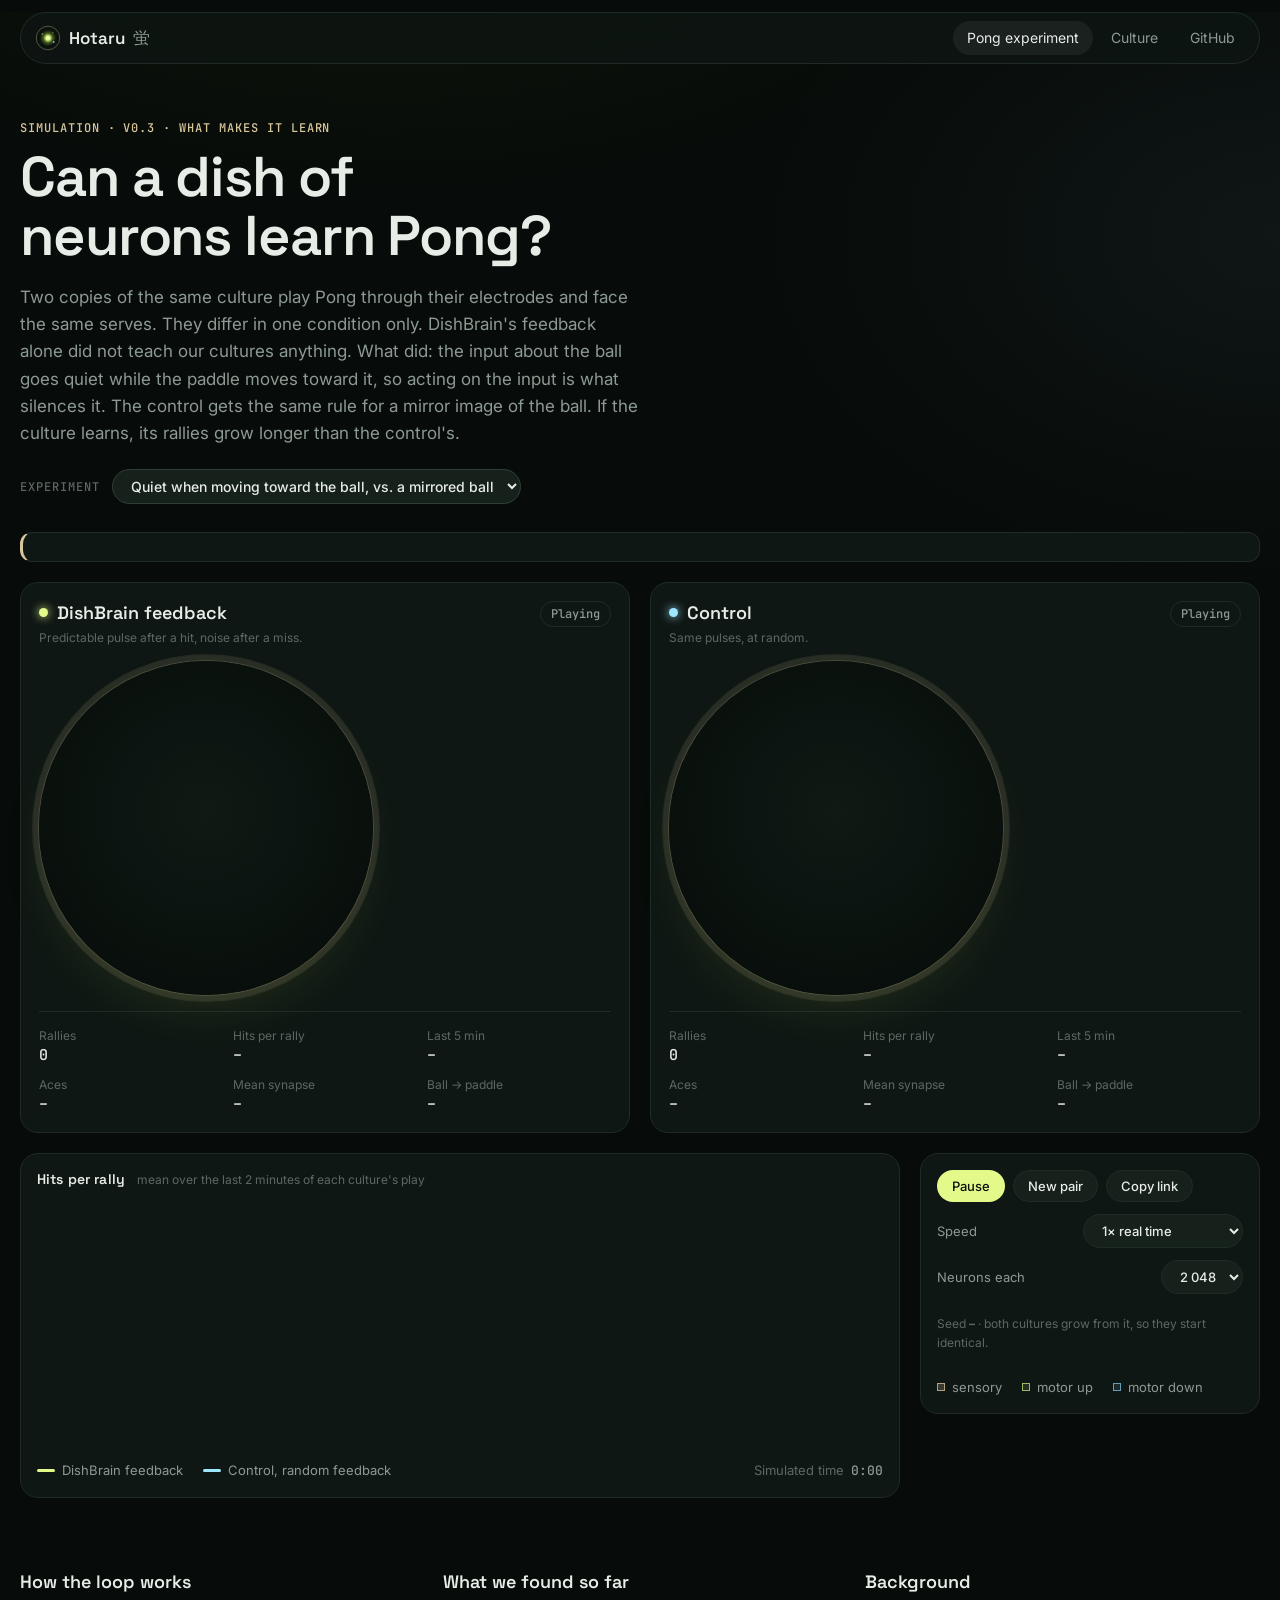
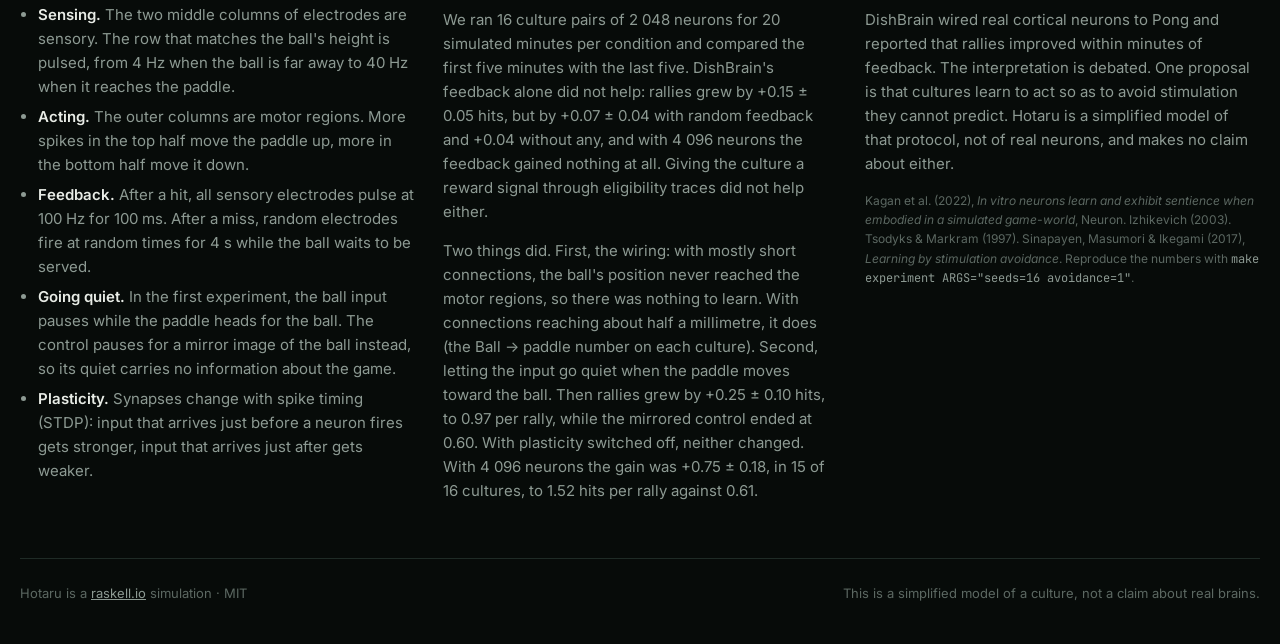
==== commit a8128d39: "Results: final numbers from runs with bit-identical math" ====
--- a/web/index.html
+++ b/web/index.html
@@ -169,9 +169,10 @@
           Two things did. First, the wiring: with mostly short connections, the ball's position never
           reached the motor regions, so there was nothing to learn. With connections reaching about
           half a millimetre, it does (the Ball → paddle number on each culture). Second, letting the
-          input go quiet when the paddle moves toward the ball. Then rallies grew by +0.32 ± 0.10 hits
-          (13 of 16 cultures), while the mirrored control stayed flat (+0.01 ± 0.06). With plasticity
-          switched off, neither changed. With 4 096 neurons the gain was +0.77 ± 0.25.
+          input go quiet when the paddle moves toward the ball. Then rallies grew by +0.25 ± 0.10 hits,
+          to 0.97 per rally, while the mirrored control ended at 0.60. With plasticity switched off,
+          neither changed. With 4 096 neurons the gain was +0.75 ± 0.18, in 15 of 16 cultures, to 1.52
+          hits per rally against 0.61.
         </p>
       </div>
       <div>
